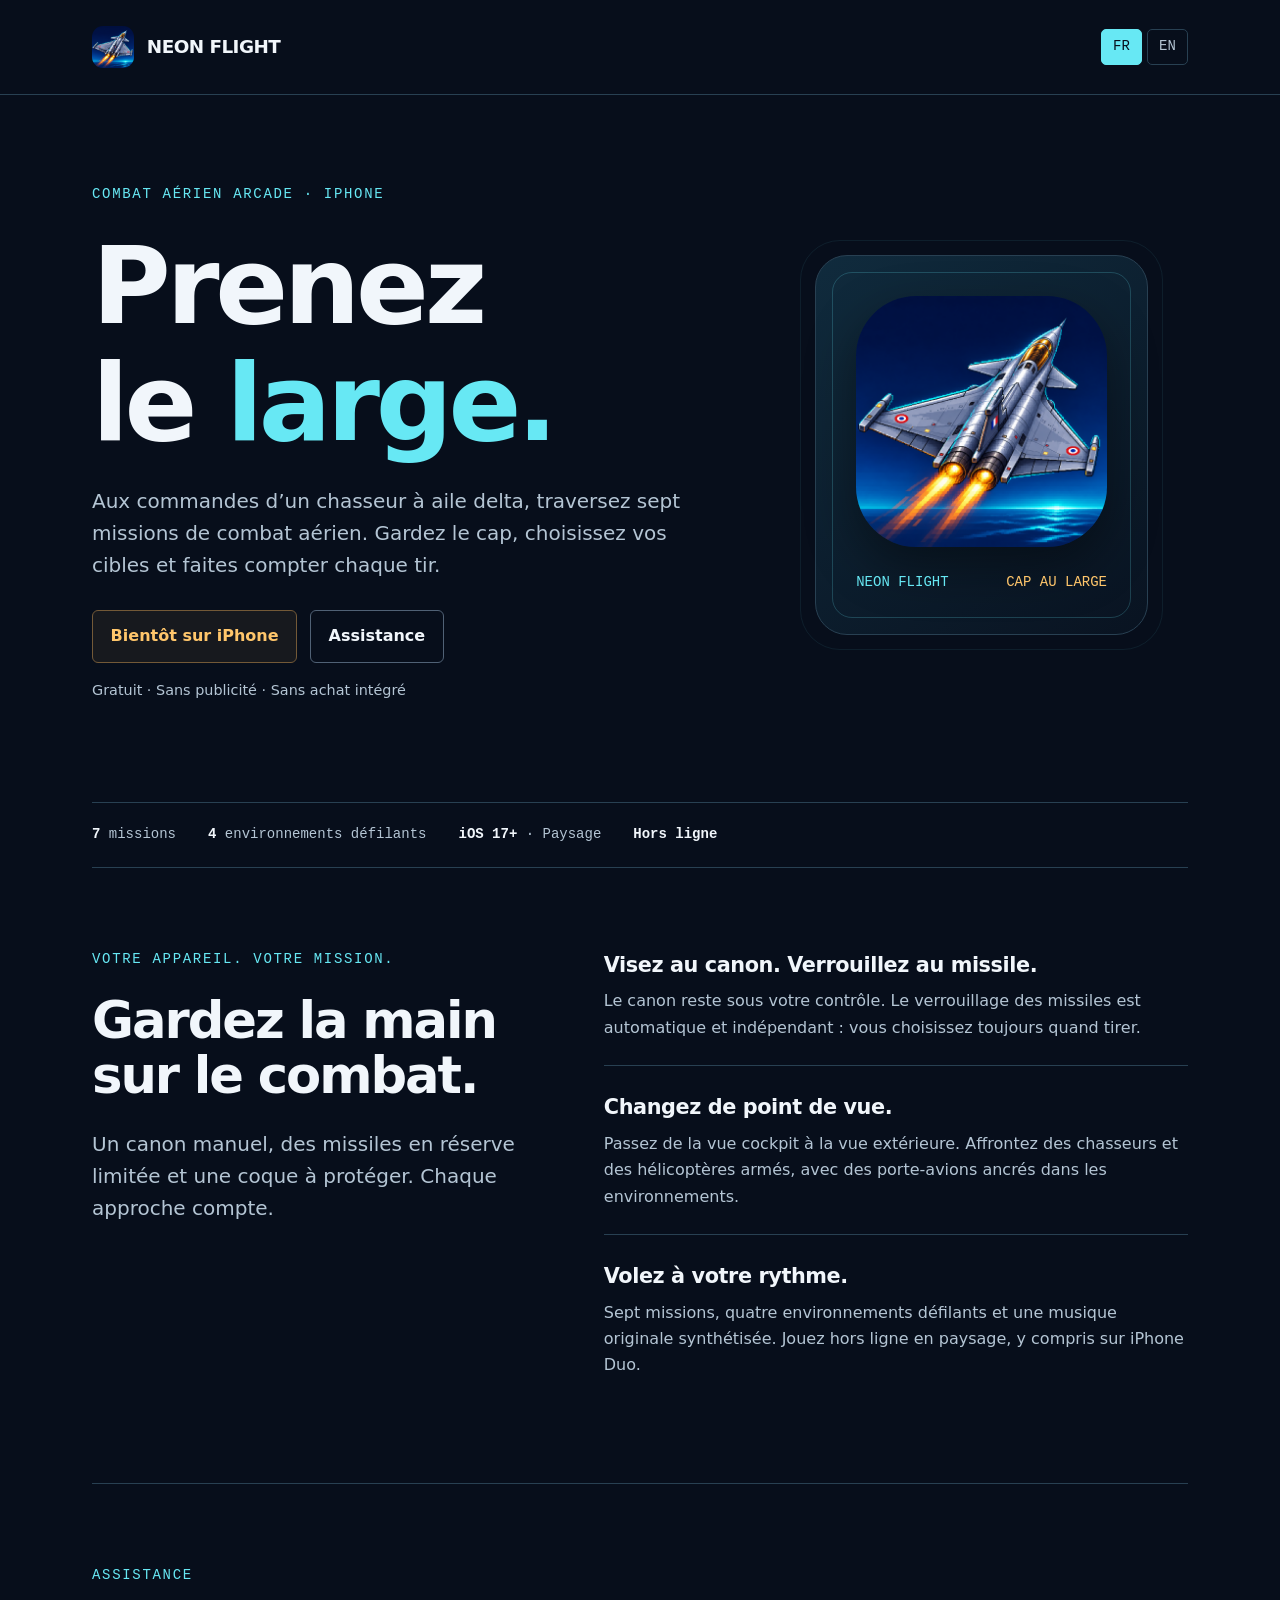
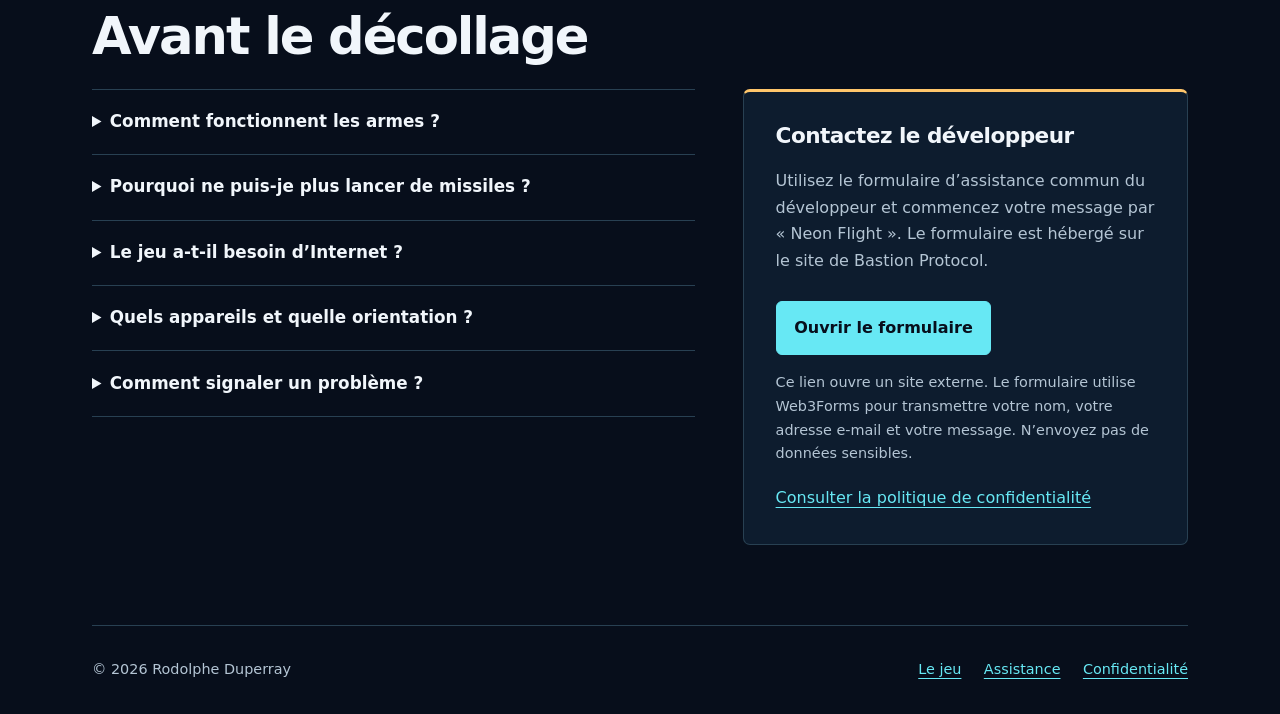
==== index.html @ 9a47f888 "Publish bilingual Neon Flight support and privacy site" ====
<!doctype html>
<html lang="fr">
<head>
<meta charset="utf-8">
<meta name="viewport" content="width=device-width, initial-scale=1">
<meta name="theme-color" content="#070e1b">
<title>Neon Flight · Combat aérien arcade sur iPhone</title>
<meta name="description" content="Sept missions de combat aérien sur iPhone. Jeu gratuit, hors ligne, sans publicité. Assistance et confidentialité en français et en anglais.">
<meta property="og:type" content="website">
<meta property="og:title" content="Neon Flight · Combat aérien arcade sur iPhone">
<meta property="og:description" content="Sept missions de combat aérien sur iPhone. Jeu gratuit, hors ligne, sans publicité. Assistance et confidentialité en français et en anglais.">
<meta property="og:image" content="https://rodo79.github.io/neon-flight-site/assets/icon.png">
<meta property="og:url" content="https://rodo79.github.io/neon-flight-site/">
<link rel="alternate" hreflang="fr" href="https://rodo79.github.io/neon-flight-site/index.html#fr">
<link rel="alternate" hreflang="en" href="https://rodo79.github.io/neon-flight-site/index.html#en">
<link rel="canonical" href="https://rodo79.github.io/neon-flight-site/">
<link rel="icon" type="image/png" href="assets/icon.png">
<link rel="stylesheet" href="assets/site.css">
<script src="assets/site.js" defer></script>
</head>
<body>
<a class="skip" href="#main">Aller au contenu / Skip to content</a>
<header class="top"><div class="wrap top-inner">
<a class="brand" href="./"><img src="assets/icon.png" width="42" height="42" alt=""><span>NEON FLIGHT</span></a>
<nav class="language" aria-label="Langue / Language"><a href="#fr" lang="fr" hreflang="fr" data-language-link="fr">FR</a><a href="#en" lang="en" hreflang="en" data-language-link="en">EN</a></nav>
</div></header>
<main id="main">
<article id="fr" lang="fr" data-language="fr">
<div class="wrap"><section class="hero" aria-labelledby="hero-fr"><div><p class="eyebrow">Combat aérien arcade · iPhone</p><h1 id="hero-fr">Prenez<br>le <span>large.</span></h1><p class="intro">Aux commandes d’un chasseur à aile delta, traversez sept missions de combat aérien. Gardez le cap, choisissez vos cibles et faites compter chaque tir.</p><div class="actions"><span class="release">Bientôt sur iPhone</span><a class="button quiet" href="#support-fr">Assistance</a></div><p class="note">Gratuit · Sans publicité · Sans achat intégré</p></div><figure class="hero-art"><img src="assets/icon.png" width="1024" height="1024" alt="Icône Neon Flight : chasseur à aile delta au-dessus de l’océan"><figcaption class="art-caption"><span>NEON FLIGHT</span><span>CAP AU LARGE</span></figcaption></figure></section><div class="facts"><span><strong>7</strong> missions</span><span><strong>4</strong> environnements défilants</span><span><strong>iOS 17+</strong> · Paysage</span><span><strong>Hors ligne</strong></span></div>
<section class="section split"><div><p class="eyebrow">Votre appareil. Votre mission.</p><h2>Gardez la main<br>sur le combat.</h2><p class="intro">Un canon manuel, des missiles en réserve limitée et une coque à protéger. Chaque approche compte.</p></div><dl class="feature-list"><div><dt>Visez au canon. Verrouillez au missile.</dt><dd>Le canon reste sous votre contrôle. Le verrouillage des missiles est automatique et indépendant : vous choisissez toujours quand tirer.</dd></div><div><dt>Changez de point de vue.</dt><dd>Passez de la vue cockpit à la vue extérieure. Affrontez des chasseurs et des hélicoptères armés, avec des porte-avions ancrés dans les environnements.</dd></div><div><dt>Volez à votre rythme.</dt><dd>Sept missions, quatre environnements défilants et une musique originale synthétisée. Jouez hors ligne en paysage, y compris sur iPhone Duo.</dd></div></dl></section>
<section class="section" id="support-fr"><p class="eyebrow">Assistance</p><h2>Avant le décollage</h2><div class="support-grid"><div class="faq"><details><summary>Comment fonctionnent les armes ?</summary><p>Utilisez le canon pour tirer manuellement. Les missiles acquièrent leur verrouillage séparément ; appuyez sur le bouton de tir pour lancer un missile. Le verrouillage ne déclenche pas le tir.</p></details><details><summary>Pourquoi ne puis-je plus lancer de missiles ?</summary><p>Votre réserve de missiles est limitée. Surveillez les indicateurs du jeu et utilisez aussi le canon. La coque démarre à 100 % : évitez les tirs ennemis pour terminer la mission.</p></details><details><summary>Le jeu a-t-il besoin d’Internet ?</summary><p>Non. Les missions fonctionnent hors ligne, sans compte ni classement en ligne. Les missions terminées et votre préférence sonore sont conservées sur votre appareil.</p></details><details><summary>Quels appareils et quelle orientation ?</summary><p>Neon Flight est conçu pour iPhone avec iOS 17 ou version ultérieure. Jouez en orientation paysage ; la présentation s’adapte aussi à l’iPhone Duo.</p></details><details><summary>Comment signaler un problème ?</summary><p>Indiquez Neon Flight, le modèle de votre iPhone, les versions d’iOS et du jeu, la mission et les étapes permettant de reproduire le problème. Une capture d’écran peut aider, sans données personnelles visibles.</p></details></div><aside class="contact"><h3>Contactez le développeur</h3><p>Utilisez le formulaire d’assistance commun du développeur et commencez votre message par « Neon Flight ». Le formulaire est hébergé sur le site de Bastion Protocol.</p><a class="button" href="https://rodo79.github.io/bastion-protocol-site/fr/support.html">Ouvrir le formulaire</a><p class="note">Ce lien ouvre un site externe. Le formulaire utilise Web3Forms pour transmettre votre nom, votre adresse e-mail et votre message. N’envoyez pas de données sensibles.</p><a href="privacy.html#fr">Consulter la politique de confidentialité</a></aside></div></section></div><footer class="foot"><div class="wrap foot-inner"><span>© 2026 Rodolphe Duperray</span><nav aria-label="Pied de page"><a href="./#fr">Le jeu</a><a href="./#support-fr">Assistance</a><a href="privacy.html#fr">Confidentialité</a></nav></div></footer></article><article id="en" lang="en" data-language="en">
<div class="wrap"><section class="hero" aria-labelledby="hero-en"><div><p class="eyebrow">Arcade air combat · iPhone</p><h1 id="hero-en">Take to<br>the <span>open sky.</span></h1><p class="intro">Take the controls of a delta-wing fighter across seven air-combat missions. Hold your course, choose your targets and make every shot count.</p><div class="actions"><span class="release">Coming soon on iPhone</span><a class="button quiet" href="#support-en">Support</a></div><p class="note">Free · No ads · No in-app purchases</p></div><figure class="hero-art"><img src="assets/icon.png" width="1024" height="1024" alt="Neon Flight icon: a delta-wing fighter over the ocean"><figcaption class="art-caption"><span>NEON FLIGHT</span><span>CLEAR FOR TAKEOFF</span></figcaption></figure></section><div class="facts"><span><strong>7</strong> missions</span><span><strong>4</strong> scrolling environments</span><span><strong>iOS 17+</strong> · Landscape</span><span><strong>Offline</strong></span></div>
<section class="section split"><div><p class="eyebrow">Your aircraft. Your mission.</p><h2>Stay in control<br>of the fight.</h2><p class="intro">A manual cannon, a finite missile supply and a hull to protect. Make every approach count.</p></div><dl class="feature-list"><div><dt>Aim the cannon. Lock the missile.</dt><dd>Keep direct control of the cannon. Missile lock is automatic and independent: you still decide when to fire.</dd></div><div><dt>Change your perspective.</dt><dd>Switch between cockpit and chase views. Face enemy fighters and armed helicopters, with anchored carriers in the environments.</dd></div><div><dt>Fly at your own pace.</dt><dd>Seven missions, four scrolling environments and an original synthesized soundtrack. Play offline in landscape, including on iPhone Duo.</dd></div></dl></section>
<section class="section" id="support-en"><p class="eyebrow">Support</p><h2>Before takeoff</h2><div class="support-grid"><div class="faq"><details><summary>How do the weapons work?</summary><p>Fire the cannon manually. Missiles acquire their lock separately; press the fire button to launch a missile. Acquiring a lock does not fire it.</p></details><details><summary>Why can’t I launch another missile?</summary><p>You have a finite missile supply. Watch the in-game indicators and use the cannon too. Your hull begins at 100%: avoid enemy fire to finish the mission.</p></details><details><summary>Does the game need the Internet?</summary><p>No. Missions work offline, without an account or online leaderboard. Completed missions and your sound preference stay on your device.</p></details><details><summary>Which devices and orientation are supported?</summary><p>Neon Flight is designed for iPhone running iOS 17 or later. Play in landscape; the layout also adapts to iPhone Duo.</p></details><details><summary>How do I report a problem?</summary><p>Mention Neon Flight, your iPhone model, iOS and game versions, the mission and steps to reproduce the problem. A screenshot can help; keep personal information out of it.</p></details></div><aside class="contact"><h3>Contact the developer</h3><p>Use the developer’s shared support form and start your message with “Neon Flight”. The form is hosted on the Bastion Protocol website.</p><a class="button" href="https://rodo79.github.io/bastion-protocol-site/support.html">Open the support form</a><p class="note">This opens an external website. The form uses Web3Forms to deliver your name, email address and message. Please do not send sensitive information.</p><a href="privacy.html#en">Read the privacy policy</a></aside></div></section></div><footer class="foot"><div class="wrap foot-inner"><span>© 2026 Rodolphe Duperray</span><nav aria-label="Footer"><a href="./#en">The game</a><a href="./#support-en">Support</a><a href="privacy.html#en">Privacy</a></nav></div></footer></article>
</main>
</body>
</html>
---- assets/site.css ----
:root{color-scheme:dark;--ink:#070e1b;--panel:#0d1c2e;--line:#284052;--text:#f1f6fb;--muted:#b4c5d4;--cyan:#67e8f4;--amber:#ffc66b;--max:1160px;font-family:system-ui,-apple-system,BlinkMacSystemFont,"Segoe UI",sans-serif;font-size:100%;background:var(--ink);color:var(--text)}
*{box-sizing:border-box}html{scroll-behavior:smooth;scroll-padding-top:6rem}body{margin:0;font-size:1rem;line-height:1.65}a{color:var(--cyan);text-underline-offset:.25em}a:hover{color:#fff}a:focus-visible,summary:focus-visible{outline:3px solid var(--amber);outline-offset:5px}img{display:block;max-width:100%;height:auto}h1,h2,h3,p,figure{margin-top:0}h1,h2,h3{line-height:1.08;letter-spacing:-.04em}h1{font-size:clamp(3.5rem,8.4vw,7.25rem);font-weight:850;margin-bottom:1.5rem}h2{font-size:clamp(2rem,4vw,3.25rem);margin-bottom:1.5rem}h3{font-size:1.35rem;letter-spacing:-.025em}p{margin-bottom:1.2rem}.wrap{max-width:var(--max);margin:auto;padding-inline:2rem}.skip{position:absolute;top:-6rem;left:1rem;z-index:10;background:var(--amber);color:var(--ink);padding:.7rem 1rem}.skip:focus{top:1rem}.top{border-bottom:1px solid var(--line);background:var(--ink)}.top-inner{min-height:94px;display:flex;align-items:center;justify-content:space-between;gap:1.5rem}.brand{display:flex;align-items:center;gap:.8rem;color:var(--text);text-decoration:none;font-size:1.15rem;font-weight:750;letter-spacing:-.03em}.brand img{width:42px;border-radius:11px}.language{display:flex;gap:.3rem;align-items:center}.language a{font-family:ui-monospace,SFMono-Regular,Consolas,monospace;font-size:.875rem;text-decoration:none;border:1px solid var(--line);padding:.35rem .7rem;border-radius:5px;color:var(--muted)}.language a[aria-current=true]{color:var(--ink);background:var(--cyan);border-color:var(--cyan)}.hero{display:grid;grid-template-columns:1.2fr .8fr;align-items:center;gap:4rem;padding-block:5.5rem 5rem}.eyebrow,.mono{font-family:ui-monospace,SFMono-Regular,Consolas,monospace}.eyebrow{font-size:.875rem;text-transform:uppercase;letter-spacing:.12em;color:var(--cyan);margin-bottom:1.4rem}.hero h1 span{color:var(--cyan)}.intro{font-size:1.25rem;line-height:1.6;color:var(--muted);max-width:37rem}.hero-art{position:relative;padding:2.5rem;border:1px solid var(--line);background:linear-gradient(145deg,#102b3d,#091321);border-radius:2rem}.hero-art:before,.hero-art:after{content:"";position:absolute;pointer-events:none;inset:1rem;border:1px solid #67e8f435;border-radius:1.25rem}.hero-art:after{inset:-1rem;border-radius:2.5rem;border-color:#67e8f413}.hero-art img{width:100%;border-radius:24%;box-shadow:0 20px 50px #0006}.art-caption{font-family:ui-monospace,SFMono-Regular,Consolas,monospace;font-size:.875rem;color:var(--cyan);display:flex;justify-content:space-between;gap:1rem;margin-top:1.5rem}.art-caption span:last-child{color:var(--amber)}.actions{display:flex;gap:.8rem;align-items:center;flex-wrap:wrap;margin:1.8rem 0 1rem}.button,.release{display:inline-flex;align-items:center;justify-content:center;border:1px solid var(--line);border-radius:6px;padding:.8rem 1.1rem;font-weight:700;text-decoration:none;font-size:1rem}.button{background:var(--cyan);color:var(--ink);border-color:var(--cyan)}.button:hover{color:var(--ink);background:#b3f7fc}.button.quiet{background:transparent;color:var(--text);border-color:#506175}.button.quiet:hover{border-color:var(--cyan)}.release{color:var(--amber);border-color:#735937;background:#ffbc5010}.note{font-size:.9rem;color:var(--muted)}.facts{display:flex;flex-wrap:wrap;gap:1rem 2rem;border-top:1px solid var(--line);border-bottom:1px solid var(--line);padding-block:1.25rem;color:var(--muted);font-family:ui-monospace,SFMono-Regular,Consolas,monospace;font-size:.875rem}.facts strong{color:var(--text);font-weight:600}.section{padding-block:5rem;border-bottom:1px solid var(--line)}.split{display:grid;grid-template-columns:.85fr 1.15fr;gap:5rem}.feature-list{margin:0}.feature-list div{padding:1.5rem 0;border-top:1px solid var(--line)}.feature-list div:first-child{padding-top:0;border:0}.feature-list dt{font-size:1.3rem;font-weight:700;letter-spacing:-.02em;margin-bottom:.4rem}.feature-list dd{margin:0;color:var(--muted)}.support-grid{display:grid;grid-template-columns:1.15fr .85fr;gap:3rem;align-items:start}.faq details{padding:1.15rem 0;border-top:1px solid var(--line)}.faq details:last-child{border-bottom:1px solid var(--line)}.faq summary{cursor:pointer;font-size:1.05rem;font-weight:650;padding-right:1rem}.faq details p{color:var(--muted);margin:1rem 0 .3rem}.contact{background:var(--panel);border:1px solid var(--line);border-top:3px solid var(--amber);padding:2rem;border-radius:7px}.contact p{color:var(--muted)}.contact .button{margin:.5rem 0 1rem}.foot{padding-block:2rem;color:var(--muted);font-size:.9rem}.foot-inner{display:flex;gap:1rem;align-items:center;justify-content:space-between}.foot nav{display:flex;flex-wrap:wrap;gap:1.4rem}.document{max-width:850px;padding-block:4.5rem}.document h1{font-size:clamp(2.8rem,7vw,5rem)}.document .intro{max-width:none}.reading{margin-top:3rem}.reading section{padding-block:1.3rem;border-top:1px solid var(--line)}.reading h2{font-size:1.55rem;letter-spacing:-.025em;margin-bottom:1rem}.reading p{color:var(--muted)}.reading ul{color:var(--muted);padding-left:1.4rem}.reading li{padding-left:.2rem;margin-bottom:.5rem}[hidden]{display:none!important}
@media(max-width:850px){.hero{gap:2.5rem;padding-block:4rem}.hero-art{padding:1.5rem}.art-caption{flex-wrap:wrap;font-size:.8rem}.split{gap:2.5rem}.support-grid{grid-template-columns:1fr;gap:2rem}}
@media(max-width:620px){.wrap{padding-inline:1.25rem}.top-inner{min-height:80px;gap:.7rem}.brand{font-size:1rem;gap:.55rem}.brand img{width:34px}.language a{padding:.3rem .5rem}.hero{grid-template-columns:1fr;padding-block:3rem;gap:2.5rem}.hero-art{width:75%;max-width:320px;justify-self:center;padding:1.5rem}.hero h1{font-size:3.75rem}.intro{font-size:1.125rem}.split{grid-template-columns:1fr;gap:1.5rem}.section{padding-block:3rem}.facts{gap:.7rem 1.2rem}.contact{padding:1.5rem}.foot-inner{align-items:start;flex-direction:column}.document{padding-block:3rem}.actions{align-items:stretch}.button,.release{padding:.75rem 1rem}}
@media(prefers-reduced-motion:reduce){html{scroll-behavior:auto}}
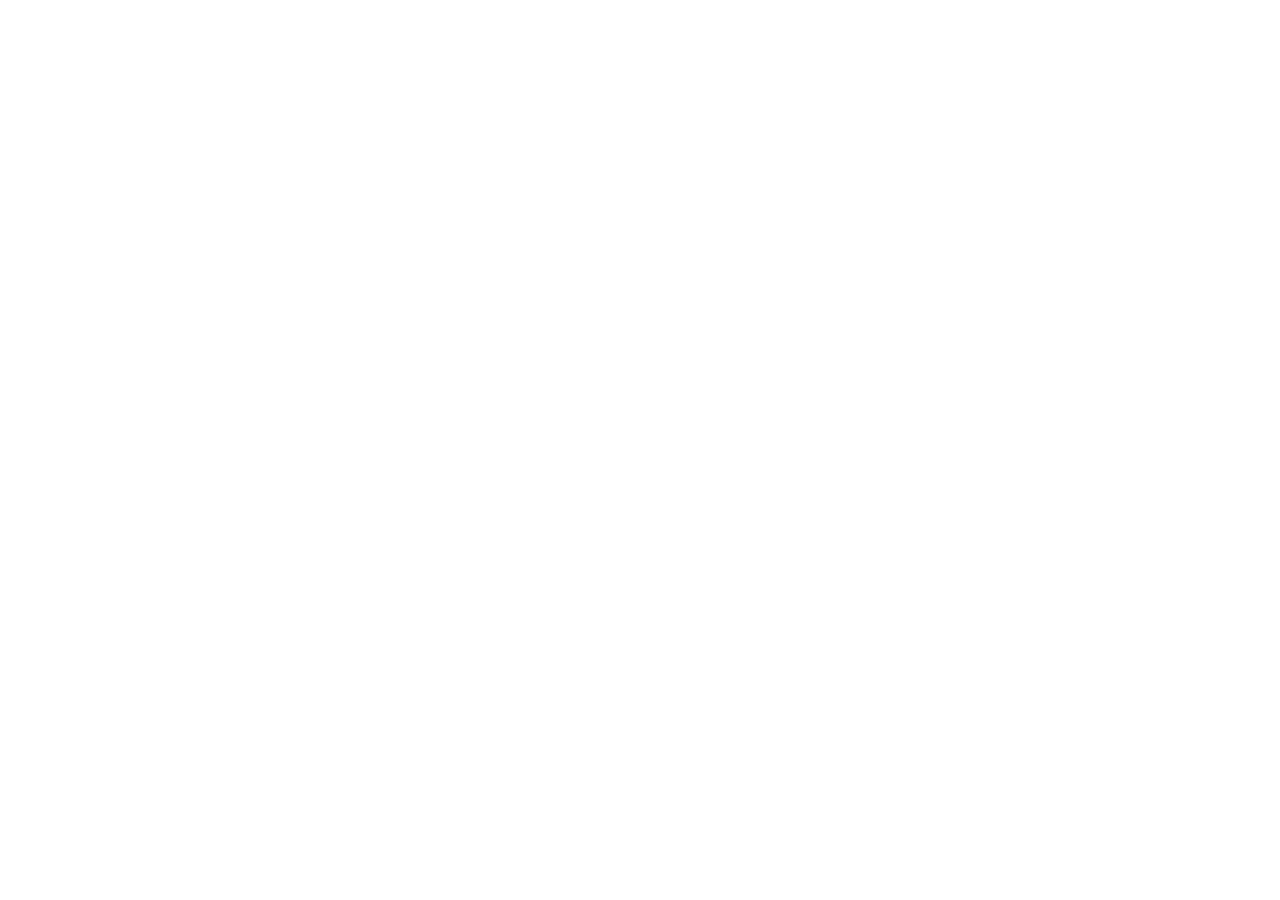
==== commit 5e9ea23b: "Redirect renamed game pages to Delta Aces, preserving language anchors" ====
--- a/index.html
+++ b/index.html
@@ -1,37 +1 @@
-<!doctype html>
-<html lang="fr">
-<head>
-<meta charset="utf-8">
-<meta name="viewport" content="width=device-width, initial-scale=1">
-<meta name="theme-color" content="#070e1b">
-<title>Neon Flight · Combat aérien arcade sur iPhone</title>
-<meta name="description" content="Sept missions de combat aérien sur iPhone. Jeu gratuit, hors ligne, sans publicité. Assistance et confidentialité en français et en anglais.">
-<meta property="og:type" content="website">
-<meta property="og:title" content="Neon Flight · Combat aérien arcade sur iPhone">
-<meta property="og:description" content="Sept missions de combat aérien sur iPhone. Jeu gratuit, hors ligne, sans publicité. Assistance et confidentialité en français et en anglais.">
-<meta property="og:image" content="https://rodo79.github.io/neon-flight-site/assets/icon.png">
-<meta property="og:url" content="https://rodo79.github.io/neon-flight-site/">
-<link rel="alternate" hreflang="fr" href="https://rodo79.github.io/neon-flight-site/index.html#fr">
-<link rel="alternate" hreflang="en" href="https://rodo79.github.io/neon-flight-site/index.html#en">
-<link rel="canonical" href="https://rodo79.github.io/neon-flight-site/">
-<link rel="icon" type="image/png" href="assets/icon.png">
-<link rel="stylesheet" href="assets/site.css">
-<script src="assets/site.js" defer></script>
-</head>
-<body>
-<a class="skip" href="#main">Aller au contenu / Skip to content</a>
-<header class="top"><div class="wrap top-inner">
-<a class="brand" href="./"><img src="assets/icon.png" width="42" height="42" alt=""><span>NEON FLIGHT</span></a>
-<nav class="language" aria-label="Langue / Language"><a href="#fr" lang="fr" hreflang="fr" data-language-link="fr">FR</a><a href="#en" lang="en" hreflang="en" data-language-link="en">EN</a></nav>
-</div></header>
-<main id="main">
-<article id="fr" lang="fr" data-language="fr">
-<div class="wrap"><section class="hero" aria-labelledby="hero-fr"><div><p class="eyebrow">Combat aérien arcade · iPhone</p><h1 id="hero-fr">Prenez<br>le <span>large.</span></h1><p class="intro">Aux commandes d’un chasseur à aile delta, traversez sept missions de combat aérien. Gardez le cap, choisissez vos cibles et faites compter chaque tir.</p><div class="actions"><span class="release">Bientôt sur iPhone</span><a class="button quiet" href="#support-fr">Assistance</a></div><p class="note">Gratuit · Sans publicité · Sans achat intégré</p></div><figure class="hero-art"><img src="assets/icon.png" width="1024" height="1024" alt="Icône Neon Flight : chasseur à aile delta au-dessus de l’océan"><figcaption class="art-caption"><span>NEON FLIGHT</span><span>CAP AU LARGE</span></figcaption></figure></section><div class="facts"><span><strong>7</strong> missions</span><span><strong>4</strong> environnements défilants</span><span><strong>iOS 17+</strong> · Paysage</span><span><strong>Hors ligne</strong></span></div>
-<section class="section split"><div><p class="eyebrow">Votre appareil. Votre mission.</p><h2>Gardez la main<br>sur le combat.</h2><p class="intro">Un canon manuel, des missiles en réserve limitée et une coque à protéger. Chaque approche compte.</p></div><dl class="feature-list"><div><dt>Visez au canon. Verrouillez au missile.</dt><dd>Le canon reste sous votre contrôle. Le verrouillage des missiles est automatique et indépendant : vous choisissez toujours quand tirer.</dd></div><div><dt>Changez de point de vue.</dt><dd>Passez de la vue cockpit à la vue extérieure. Affrontez des chasseurs et des hélicoptères armés, avec des porte-avions ancrés dans les environnements.</dd></div><div><dt>Volez à votre rythme.</dt><dd>Sept missions, quatre environnements défilants et une musique originale synthétisée. Jouez hors ligne en paysage, y compris sur iPhone Duo.</dd></div></dl></section>
-<section class="section" id="support-fr"><p class="eyebrow">Assistance</p><h2>Avant le décollage</h2><div class="support-grid"><div class="faq"><details><summary>Comment fonctionnent les armes ?</summary><p>Utilisez le canon pour tirer manuellement. Les missiles acquièrent leur verrouillage séparément ; appuyez sur le bouton de tir pour lancer un missile. Le verrouillage ne déclenche pas le tir.</p></details><details><summary>Pourquoi ne puis-je plus lancer de missiles ?</summary><p>Votre réserve de missiles est limitée. Surveillez les indicateurs du jeu et utilisez aussi le canon. La coque démarre à 100 % : évitez les tirs ennemis pour terminer la mission.</p></details><details><summary>Le jeu a-t-il besoin d’Internet ?</summary><p>Non. Les missions fonctionnent hors ligne, sans compte ni classement en ligne. Les missions terminées et votre préférence sonore sont conservées sur votre appareil.</p></details><details><summary>Quels appareils et quelle orientation ?</summary><p>Neon Flight est conçu pour iPhone avec iOS 17 ou version ultérieure. Jouez en orientation paysage ; la présentation s’adapte aussi à l’iPhone Duo.</p></details><details><summary>Comment signaler un problème ?</summary><p>Indiquez Neon Flight, le modèle de votre iPhone, les versions d’iOS et du jeu, la mission et les étapes permettant de reproduire le problème. Une capture d’écran peut aider, sans données personnelles visibles.</p></details></div><aside class="contact"><h3>Contactez le développeur</h3><p>Utilisez le formulaire d’assistance commun du développeur et commencez votre message par « Neon Flight ». Le formulaire est hébergé sur le site de Bastion Protocol.</p><a class="button" href="https://rodo79.github.io/bastion-protocol-site/fr/support.html">Ouvrir le formulaire</a><p class="note">Ce lien ouvre un site externe. Le formulaire utilise Web3Forms pour transmettre votre nom, votre adresse e-mail et votre message. N’envoyez pas de données sensibles.</p><a href="privacy.html#fr">Consulter la politique de confidentialité</a></aside></div></section></div><footer class="foot"><div class="wrap foot-inner"><span>© 2026 Rodolphe Duperray</span><nav aria-label="Pied de page"><a href="./#fr">Le jeu</a><a href="./#support-fr">Assistance</a><a href="privacy.html#fr">Confidentialité</a></nav></div></footer></article><article id="en" lang="en" data-language="en">
-<div class="wrap"><section class="hero" aria-labelledby="hero-en"><div><p class="eyebrow">Arcade air combat · iPhone</p><h1 id="hero-en">Take to<br>the <span>open sky.</span></h1><p class="intro">Take the controls of a delta-wing fighter across seven air-combat missions. Hold your course, choose your targets and make every shot count.</p><div class="actions"><span class="release">Coming soon on iPhone</span><a class="button quiet" href="#support-en">Support</a></div><p class="note">Free · No ads · No in-app purchases</p></div><figure class="hero-art"><img src="assets/icon.png" width="1024" height="1024" alt="Neon Flight icon: a delta-wing fighter over the ocean"><figcaption class="art-caption"><span>NEON FLIGHT</span><span>CLEAR FOR TAKEOFF</span></figcaption></figure></section><div class="facts"><span><strong>7</strong> missions</span><span><strong>4</strong> scrolling environments</span><span><strong>iOS 17+</strong> · Landscape</span><span><strong>Offline</strong></span></div>
-<section class="section split"><div><p class="eyebrow">Your aircraft. Your mission.</p><h2>Stay in control<br>of the fight.</h2><p class="intro">A manual cannon, a finite missile supply and a hull to protect. Make every approach count.</p></div><dl class="feature-list"><div><dt>Aim the cannon. Lock the missile.</dt><dd>Keep direct control of the cannon. Missile lock is automatic and independent: you still decide when to fire.</dd></div><div><dt>Change your perspective.</dt><dd>Switch between cockpit and chase views. Face enemy fighters and armed helicopters, with anchored carriers in the environments.</dd></div><div><dt>Fly at your own pace.</dt><dd>Seven missions, four scrolling environments and an original synthesized soundtrack. Play offline in landscape, including on iPhone Duo.</dd></div></dl></section>
-<section class="section" id="support-en"><p class="eyebrow">Support</p><h2>Before takeoff</h2><div class="support-grid"><div class="faq"><details><summary>How do the weapons work?</summary><p>Fire the cannon manually. Missiles acquire their lock separately; press the fire button to launch a missile. Acquiring a lock does not fire it.</p></details><details><summary>Why can’t I launch another missile?</summary><p>You have a finite missile supply. Watch the in-game indicators and use the cannon too. Your hull begins at 100%: avoid enemy fire to finish the mission.</p></details><details><summary>Does the game need the Internet?</summary><p>No. Missions work offline, without an account or online leaderboard. Completed missions and your sound preference stay on your device.</p></details><details><summary>Which devices and orientation are supported?</summary><p>Neon Flight is designed for iPhone running iOS 17 or later. Play in landscape; the layout also adapts to iPhone Duo.</p></details><details><summary>How do I report a problem?</summary><p>Mention Neon Flight, your iPhone model, iOS and game versions, the mission and steps to reproduce the problem. A screenshot can help; keep personal information out of it.</p></details></div><aside class="contact"><h3>Contact the developer</h3><p>Use the developer’s shared support form and start your message with “Neon Flight”. The form is hosted on the Bastion Protocol website.</p><a class="button" href="https://rodo79.github.io/bastion-protocol-site/support.html">Open the support form</a><p class="note">This opens an external website. The form uses Web3Forms to deliver your name, email address and message. Please do not send sensitive information.</p><a href="privacy.html#en">Read the privacy policy</a></aside></div></section></div><footer class="foot"><div class="wrap foot-inner"><span>© 2026 Rodolphe Duperray</span><nav aria-label="Footer"><a href="./#en">The game</a><a href="./#support-en">Support</a><a href="privacy.html#en">Privacy</a></nav></div></footer></article>
-</main>
-</body>
-</html>
+<!doctype html><html lang="fr"><head><meta charset="utf-8"><meta name="viewport" content="width=device-width, initial-scale=1"><title>Delta Aces — nouvelle adresse / new address</title><link rel="canonical" href="https://rodo79.github.io/delta-aces-site/"><meta http-equiv="refresh" content="2;url=https://rodo79.github.io/delta-aces-site/"><script>location.replace('https://rodo79.github.io/delta-aces-site/'+location.hash);</script></head><body><h1>Delta Aces</h1><p>Le jeu change de nom et d’adresse. / The game has a new name and address.</p><p><a href="https://rodo79.github.io/delta-aces-site/">Continuer / Continue</a></p></body></html>
